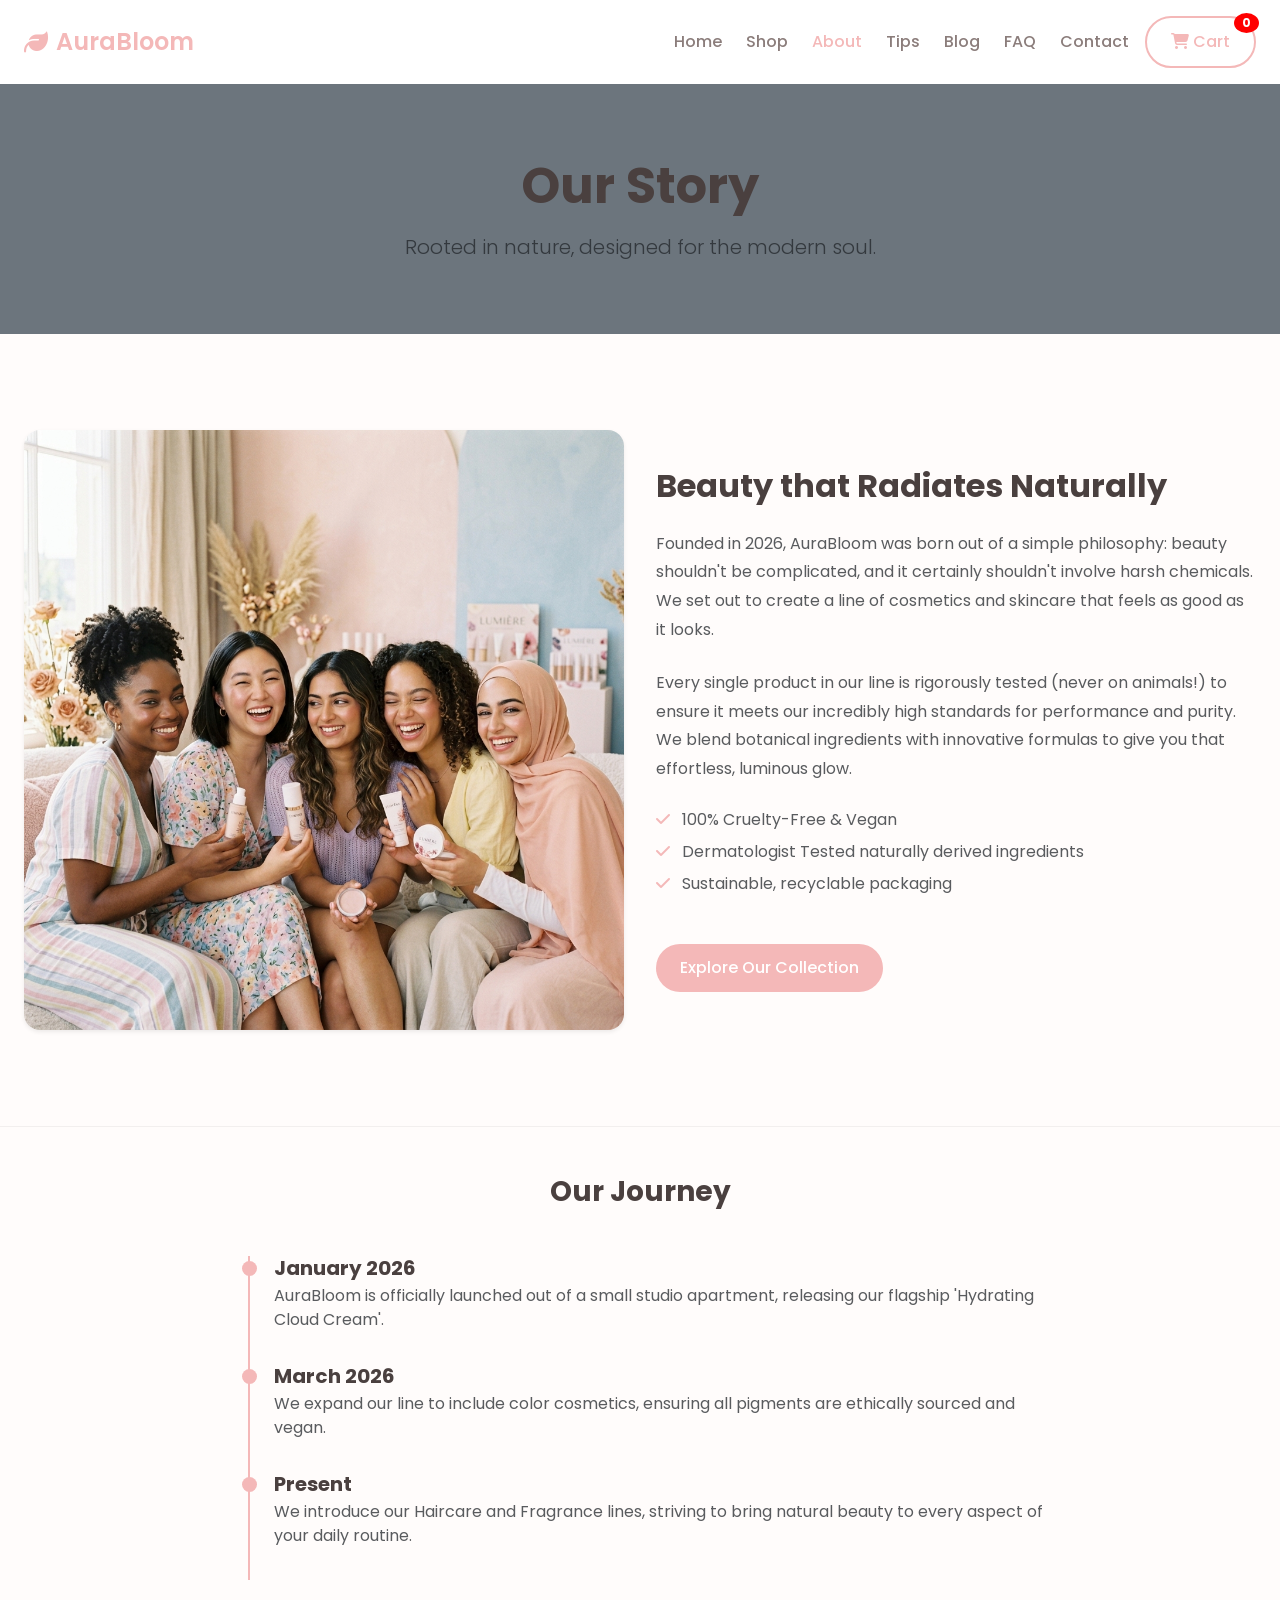
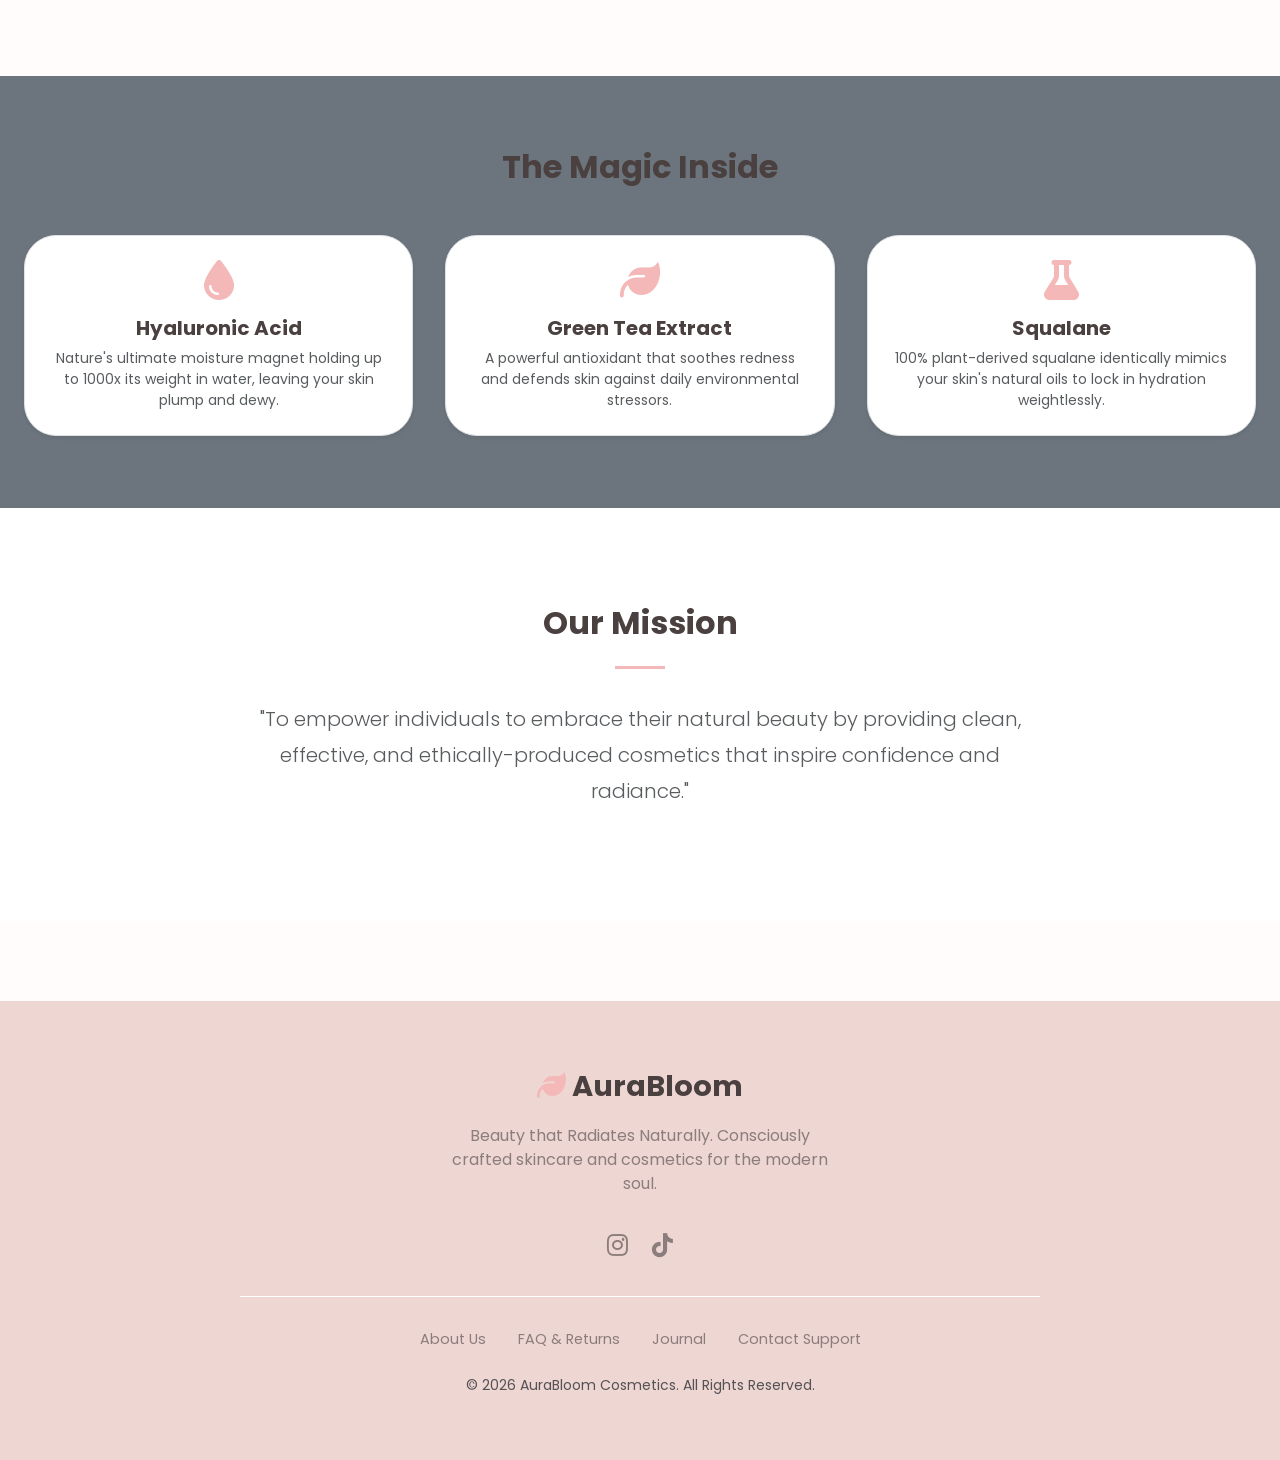
==== about.html @ 0f3a4c77 "project commit" ====
<!DOCTYPE html>
<html lang="en">
<head>
    <meta charset="UTF-8">
    <meta name="viewport" content="width=device-width, initial-scale=1.0">
    <title>About Us - AuraBloom</title>
    <link rel="preconnect" href="https://fonts.googleapis.com">
    <link rel="preconnect" href="https://fonts.gstatic.com" crossorigin>
    <link href="https://fonts.googleapis.com/css2?family=Poppins:wght@300;400;500;600;700&display=swap" rel="stylesheet">
    <link href="https://cdn.jsdelivr.net/npm/bootstrap@5.3.0/dist/css/bootstrap.min.css" rel="stylesheet">
    <link rel="stylesheet" href="https://cdnjs.cloudflare.com/ajax/libs/font-awesome/6.4.0/css/all.min.css">
    
    <link rel="stylesheet" href="css/layout.css">
    <link rel="stylesheet" href="css/style.css">
</head>
<body>

    <!-- Custom Navbar -->
    <header class="site-header">
        <div class="custom-container site-nav">
            <a href="index.html" class="site-logo">
                <i class="fa-solid fa-leaf text-primary-soft"></i> AuraBloom
            </a>
            <ul class="site-nav-links">
                <li><a href="index.html">Home</a></li>
                <li><a href="products.html">Shop</a></li>
                <li><a href="about.html" class="active">About</a></li>
                <li><a href="tips.html">Tips</a></li>
                <li><a href="blog.html">Blog</a></li>
                <li><a href="faq.html">FAQ</a></li>
                <li><a href="contact.html">Contact</a></li>
            </ul>
            <div class="site-nav-actions">
                <a href="products.html" class="custom-btn custom-btn-outline" style="position: relative;">
                    <i class="fa-solid fa-shopping-cart"></i> Cart
                    <span id="cart-counter" class="badge" style="position: absolute; top: -5px; right: -5px; background: red; color: white; border-radius: 50%; padding: 4px 8px; font-size: 0.75rem;">0</span>
                </a>
            </div>
        </div>
    </header>

    <!-- Page Header -->
    <div class="bg-secondary py-5">
        <div class="custom-container text-center py-4 animate-on-scroll">
            <h1 class="display-5 fw-bold mb-3">Our Story</h1>
            <p class="lead mb-0 text-muted mx-auto" style="max-width: 600px;">Rooted in nature, designed for the modern soul.</p>
        </div>
    </div>

    <!-- About Section -->
    <section class="custom-container py-5 my-5">
        <div class="grid-container grid-2" style="align-items: center;">
            <div class="animate-on-scroll">
                <img src="images/about_image_1776176504159.png" alt="AuraBloom Community" class="rounded-4 shadow-sm w-100">
            </div>
            <div class="animate-on-scroll" style="animation-delay: 0.2s;">
                <h2 class="fw-bold mb-4">Beauty that Radiates Naturally</h2>
                <p class="mb-4 text-muted" style="line-height: 1.8;">
                    Founded in 2026, AuraBloom was born out of a simple philosophy: beauty shouldn't be complicated, and it certainly shouldn't involve harsh chemicals. We set out to create a line of cosmetics and skincare that feels as good as it looks. 
                </p>
                <p class="mb-4 text-muted" style="line-height: 1.8;">
                    Every single product in our line is rigorously tested (never on animals!) to ensure it meets our incredibly high standards for performance and purity. We blend botanical ingredients with innovative formulas to give you that effortless, luminous glow.
                </p>
                <ul class="text-muted mb-5" style="padding-left: 0;">
                    <li class="mb-2"><i class="fa-solid fa-check text-primary-soft me-2"></i> 100% Cruelty-Free & Vegan</li>
                    <li class="mb-2"><i class="fa-solid fa-check text-primary-soft me-2"></i> Dermatologist Tested naturally derived ingredients</li>
                    <li class="mb-2"><i class="fa-solid fa-check text-primary-soft me-2"></i> Sustainable, recyclable packaging</li>
                </ul>
                <a href="products.html" class="custom-btn custom-btn-primary">Explore Our Collection</a>
            </div>
        </div>
    </section>

    <!-- Timeline Section -->
    <section class="custom-container py-5 mb-5" style="border-top: 1px solid rgba(0,0,0,0.05);">
        <div class="flex-row-center flex-column animate-on-scroll text-center mx-auto" style="max-width: 800px;">
            <h3 class="fw-bold mb-5">Our Journey</h3>
            <div class="timeline" style="width: 100%; text-align: left;">
                <div class="timeline-item">
                    <h5 class="fw-bold mb-1">January 2026</h5>
                    <p class="text-muted">AuraBloom is officially launched out of a small studio apartment, releasing our flagship 'Hydrating Cloud Cream'.</p>
                </div>
                <div class="timeline-item">
                    <h5 class="fw-bold mb-1">March 2026</h5>
                    <p class="text-muted">We expand our line to include color cosmetics, ensuring all pigments are ethically sourced and vegan.</p>
                </div>
                <div class="timeline-item">
                    <h5 class="fw-bold mb-1">Present</h5>
                    <p class="text-muted">We introduce our Haircare and Fragrance lines, striving to bring natural beauty to every aspect of your daily routine.</p>
                </div>
            </div>
        </div>
    </section>

    <!-- Core Ingredients Area -->
    <section class="bg-secondary py-5">
        <div class="custom-container py-4 text-center animate-on-scroll">
            <h2 class="fw-bold mb-5">The Magic Inside</h2>
            <div class="grid-container grid-3">
                <div class="bg-white rounded-5 p-4 text-center shadow-sm border">
                    <i class="fa-solid fa-droplet text-primary-soft fs-1 mb-3"></i>
                    <h5 class="fw-bold mb-2">Hyaluronic Acid</h5>
                    <p class="text-muted small mb-0">Nature's ultimate moisture magnet holding up to 1000x its weight in water, leaving your skin plump and dewy.</p>
                </div>
                <div class="bg-white rounded-5 p-4 text-center shadow-sm border">
                    <i class="fa-solid fa-leaf text-primary-soft fs-1 mb-3"></i>
                    <h5 class="fw-bold mb-2">Green Tea Extract</h5>
                    <p class="text-muted small mb-0">A powerful antioxidant that soothes redness and defends skin against daily environmental stressors.</p>
                </div>
                <div class="bg-white rounded-5 p-4 text-center shadow-sm border">
                    <i class="fa-solid fa-flask text-primary-soft fs-1 mb-3"></i>
                    <h5 class="fw-bold mb-2">Squalane</h5>
                    <p class="text-muted small mb-0">100% plant-derived squalane identically mimics your skin's natural oils to lock in hydration weightlessly.</p>
                </div>
            </div>
        </div>
    </section>

    <!-- Mission -->
    <section class="py-5" style="background-color: var(--bg-card);">
        <div class="custom-container py-5 text-center animate-on-scroll">
            <h2 class="fw-bold mb-4">Our Mission</h2>
            <div class="mx-auto" style="width: 50px; height: 3px; background-color: var(--primary-color); margin-bottom: 2rem;"></div>
            <p class="lead text-muted mx-auto" style="max-width: 800px; line-height: 1.8;">
                "To empower individuals to embrace their natural beauty by providing clean, effective, and ethically-produced cosmetics that inspire confidence and radiance."
            </p>
        </div>
    </section>

    <!-- Custom Footer -->
    <footer class="site-footer">
        <div class="site-footer-logo">
            <i class="fa-solid fa-leaf text-primary-soft"></i> AuraBloom
        </div>
        <p class="site-footer-desc">Beauty that Radiates Naturally. Consciously crafted skincare and cosmetics for the modern soul.</p>
        <div class="site-footer-socials">
            <a href="#"><i class="fa-brands fa-instagram"></i></a>
            <a href="#"><i class="fa-brands fa-tiktok"></i></a>
        </div>
        <div class="site-footer-links">
            <a href="about.html">About Us</a>
            <a href="faq.html">FAQ & Returns</a>
            <a href="blog.html">Journal</a>
            <a href="contact.html">Contact Support</a>
        </div>
        <p class="small mb-0 mt-4 text-muted">&copy; 2026 AuraBloom Cosmetics. All Rights Reserved.</p>
    </footer>

    <script src="https://cdn.jsdelivr.net/npm/bootstrap@5.3.0/dist/js/bootstrap.bundle.min.js"></script>
    <script src="js/main.js"></script>
</body>
</html>
---- css/layout.css ----
/* css/layout.css - Custom layout system replacing Bootstrap */

/* Global Resets & Elements */
html { box-sizing: border-box; }
*, *:before, *:after { box-sizing: inherit; }

img { max-width: 100%; height: auto; display: block; }
a { text-decoration: none; }
ul { list-style: none; padding: 0; margin: 0; }

/* typography helpers */
.text-center { text-align: center; }
.text-muted { color: #6c757d; }
.text-white { color: #fff; }
.fw-bold { font-weight: 700; }
.lead { font-size: 1.25rem; font-weight: 300; }
.display-4 { font-size: calc(1.475rem + 2.7vw); font-weight: 300; line-height: 1.2; }
.display-5 { font-size: calc(1.425rem + 2.1vw); font-weight: 300; line-height: 1.2; }
.mb-0 { margin-bottom: 0 !important; }
.mb-2 { margin-bottom: 0.5rem !important; }
.mb-3 { margin-bottom: 1rem !important; }
.mb-4 { margin-bottom: 1.5rem !important; }
.mb-5 { margin-bottom: 3rem !important; }
.mt-2 { margin-top: 0.5rem !important; }
.mt-3 { margin-top: 1rem !important; }
.mt-4 { margin-top: 1.5rem !important; }
.mt-5 { margin-top: 3rem !important; }
.py-5 { padding-top: 3rem !important; padding-bottom: 3rem !important; }
.px-4 { padding-left: 1.5rem !important; padding-right: 1.5rem !important; }
.mx-auto { margin-left: auto !important; margin-right: auto !important; }
.w-100 { width: 100% !important; }

/* Custom Container */
.custom-container {
    width: 100%;
    max-width: 1320px;
    margin-right: auto;
    margin-left: auto;
    padding-right: 1.5rem;
    padding-left: 1.5rem;
}

.custom-container-fluid {
    width: 100%;
    padding-right: 1.5rem;
    padding-left: 1.5rem;
}

/* Custom CSS Grids */
.grid-container {
    display: grid;
    gap: 2rem;
}
.grid-2 { grid-template-columns: repeat(2, 1fr); }
.grid-3 { grid-template-columns: repeat(3, 1fr); }
.grid-4 { grid-template-columns: repeat(4, 1fr); }

@media (max-width: 991px) {
    .grid-4, .grid-3 { grid-template-columns: repeat(2, 1fr); }
}
@media (max-width: 768px) {
    .grid-4, .grid-3, .grid-2 { grid-template-columns: 1fr; }
}

/* Flexbox utilities */
.flex-row-center { display: flex; justify-content: center; align-items: center; }
.flex-space-between { display: flex; justify-content: space-between; align-items: center; }
.flex-column { display: flex; flex-direction: column; }
.gap-2 { gap: 0.5rem; }
.gap-3 { gap: 1rem; }
.gap-4 { gap: 1.5rem; }

/* Consistent Header Items */
.site-header {
    background-color: var(--bg-card);
    position: sticky;
    top: 0;
    z-index: 1000;
    box-shadow: 0 2px 10px var(--shadow-color);
    padding: 1rem 0;
}
.site-nav {
    display: flex;
    justify-content: space-between;
    align-items: center;
    flex-wrap: wrap;
    gap: 1rem;
}
.site-logo {
    font-size: 1.5rem;
    font-weight: 600;
    color: var(--primary-color);
    display: flex;
    align-items: center;
    gap: 0.5rem;
    margin-right: auto;
}
.site-nav-links {
    display: flex;
    gap: 1.5rem;
    flex-wrap: wrap;
    justify-content: center;
}
.site-nav-links a {
    color: var(--text-muted);
    font-weight: 500;
    transition: color 0.3s ease;
}
.site-nav-links a:hover, .site-nav-links a.active {
    color: var(--primary-color);
}
.site-nav-actions {
    display: flex;
    align-items: center;
}

/* Consistent Footer Items */
.site-footer {
    background-color: var(--secondary-color);
    padding: 4rem 1.5rem;
    text-align: center;
}
.site-footer-logo {
    font-size: 1.8rem;
    font-weight: 700;
    color: var(--text-main);
    margin-bottom: 1rem;
}
.site-footer-desc {
    color: var(--text-muted);
    max-width: 400px;
    margin: 0 auto 2rem auto;
}
.site-footer-socials {
    display: flex;
    justify-content: center;
    gap: 1.5rem;
    margin-bottom: 2rem;
}
.site-footer-socials a {
    color: var(--text-muted);
    font-size: 1.5rem;
}
.site-footer-links {
    display: flex;
    justify-content: center;
    flex-wrap: wrap;
    gap: 2rem;
    border-top: 1px solid #fff;
    padding-top: 2rem;
    margin: 0 auto;
    max-width: 800px;
}
.site-footer-links a {
    color: var(--text-muted);
    font-size: 0.9rem;
}

/* Cards & Layout Modules */
.product-card {
    background: #fff;
    border: 1px solid rgba(0,0,0,0.05);
    border-radius: 1rem;
    overflow: hidden;
    display: flex;
    flex-direction: column;
    text-align: center;
    height: 100%;
    transition: transform 0.3s ease, box-shadow 0.3s ease;
}
.product-card:hover {
    transform: translateY(-5px);
    box-shadow: 0 10px 20px var(--shadow-color);
}
.product-card img {
    width: 100%;
    height: auto;
}
.product-card-body {
    padding: 1.5rem;
    display: flex;
    flex-direction: column;
    flex-grow: 1;
}
.product-card-category { font-size: 0.85rem; color: #6c757d; margin-bottom: 0.5rem; }
.product-card-title { font-size: 1.1rem; font-weight: 600; margin-bottom: 0.5rem; color: var(--text-main); }
.product-card-price { color: var(--primary-color); font-weight: 600; margin-bottom: 1.5rem; }
.product-card-btn { margin-top: auto; }

/* Sections */
.bg-secondary { background-color: var(--secondary-color); }
.bg-white { background-color: #fff; }
.shadow-sm { box-shadow: 0 .125rem .25rem rgba(0,0,0,.075) !important; }
.rounded-4 { border-radius: 1rem !important; }
.rounded-5 { border-radius: 2rem !important; }
.border { border: 1px solid #dee2e6 !important; }
.d-none { display: none !important; }
@media (min-width: 768px) {
    .d-md-block { display: block !important; }
}

/* Base custom button structure */
.custom-btn {
    display: inline-block;
    padding: 0.75rem 1.5rem;
    border-radius: 50px;
    font-weight: 500;
    transition: all 0.3s ease;
    cursor: pointer;
    border: none;
}
.custom-btn-primary {
    background-color: var(--primary-color);
    color: white;
}
.custom-btn-primary:hover {
    background-color: var(--text-main);
}
.custom-btn-outline {
    background-color: transparent;
    border: 2px solid var(--primary-color);
    color: var(--primary-color);
}
.custom-btn-outline:hover {
    background-color: var(--primary-color);
    color: white;
}
---- css/style.css ----
:root {
    --primary-color: #f4b8b8;       /* Soft pink */
    --primary-hover: #e09898;       
    --secondary-color: #eed6d3;     /* Nude / Beige */
    --accent-color: #e8b4b8;        /* Rose / Peachy */
    --bg-main: #fffcfb;             /* Very light nude */
    --bg-card: #ffffff;
    --text-main: #4a403f;           /* Soft dark brown/grey */
    --text-muted: #8b7d7b;
    --shadow-soft: 0 10px 30px rgba(0, 0, 0, 0.05);
    --shadow-hover: 0 15px 35px rgba(244, 184, 184, 0.2);
    --transition: all 0.3s ease-in-out;
}

body {
    font-family: 'Poppins', sans-serif;
    color: var(--text-main);
    background-color: var(--bg-main);
    overflow-x: hidden;
    scroll-behavior: smooth;
}

/* Typography styles */
h1, h2, h3, h4, h5, h6 {
    font-weight: 600;
    color: var(--text-main);
}

.text-primary-soft {
    color: var(--primary-color) !important;
}

/* Navbar */
.navbar {
    background-color: rgba(255, 255, 255, 0.95);
    backdrop-filter: blur(10px);
    box-shadow: 0 2px 15px rgba(0,0,0,0.03);
}

.navbar-brand {
    font-weight: 700;
    font-size: 1.5rem;
    color: var(--primary-color) !important;
    letter-spacing: 1px;
}

.nav-link {
    color: var(--text-main);
    font-weight: 500;
    transition: var(--transition);
    position: relative;
}

.nav-link:hover, .nav-link.active {
    color: var(--primary-color);
}

.nav-link::after {
    content: '';
    position: absolute;
    bottom: 0;
    left: 0;
    width: 0%;
    height: 2px;
    background-color: var(--primary-color);
    transition: var(--transition);
}

.nav-link:hover::after {
    width: 100%;
}

/* Buttons */
.btn-primary-custom {
    background-color: var(--primary-color);
    color: white;
    border: none;
    padding: 0.6rem 1.5rem;
    border-radius: 50px;
    font-weight: 500;
    transition: var(--transition);
}

.btn-primary-custom:hover {
    background-color: var(--primary-hover);
    color: white;
    transform: translateY(-2px);
    box-shadow: var(--shadow-hover);
}

.btn-outline-custom {
    background-color: transparent;
    color: var(--primary-color);
    border: 2px solid var(--primary-color);
    padding: 0.6rem 1.5rem;
    border-radius: 50px;
    font-weight: 500;
    transition: var(--transition);
}

.btn-outline-custom:hover {
    background-color: var(--primary-color);
    color: white;
    transform: translateY(-2px);
    box-shadow: var(--shadow-hover);
}

/* Carousel */
.carousel-item img {
    height: 70vh;
    object-fit: cover;
    object-position: center;
}
.carousel-caption {
    background: rgba(255, 252, 251, 0.85); /* Semi-transparent light nude */
    backdrop-filter: blur(5px);
    border-radius: 15px;
    padding: 2rem;
    color: var(--text-main);
    bottom: 20%;
    max-width: 600px;
    margin: 0 auto;
    box-shadow: var(--shadow-soft);
}

.carousel-caption h2 {
    font-weight: 700;
    color: var(--primary-color);
}

/* Cards */
.card {
    border: none;
    border-radius: 15px;
    background-color: var(--bg-card);
    box-shadow: var(--shadow-soft);
    transition: var(--transition);
    overflow: hidden;
}

.card:hover {
    transform: translateY(-10px);
    box-shadow: var(--shadow-hover);
}

.card-img-top {
    height: 300px;
    object-fit: cover;
    transition: var(--transition);
}

.card:hover .card-img-top {
    transform: scale(1.05);
}

.card-title {
    font-size: 1.25rem;
    font-weight: 600;
}

.card-text.price {
    color: var(--primary-color);
    font-weight: 600;
    font-size: 1.1rem;
}

/* Footer */
footer {
    background-color: var(--secondary-color);
    color: var(--text-main);
    padding: 3rem 0;
    margin-top: 5rem;
}
footer a {
    color: var(--text-main);
    text-decoration: none;
    transition: var(--transition);
}
footer a:hover {
    color: var(--primary-color);
}

/* Animations */
.fade-in {
    opacity: 0;
    transform: translateY(20px);
    animation: fadeIn 0.8s forwards;
}

@keyframes fadeIn {
    to {
        opacity: 1;
        transform: translateY(0);
    }
}

/* Search and Filters */
.filter-btn.active {
    background-color: var(--primary-color);
    color: white;
}

/* Tips Page Cards */
.tip-card {
    border-left: 4px solid var(--primary-color);
}

/* Forms */
.form-control {
    border-radius: 10px;
    border: 1px solid #e2e8f0;
    padding: 0.8rem;
}
.form-control:focus {
    box-shadow: 0 0 0 0.25rem rgba(244, 184, 184, 0.25);
    border-color: var(--primary-color);
}

/* Testimonials */
.testimonial-card {
    border-radius: 15px;
    background-color: var(--bg-card);
    transition: var(--transition);
    border: 1px solid rgba(0,0,0,0.05);
}
.testimonial-card:hover {
    box-shadow: var(--shadow-hover);
    transform: translateY(-5px);
}
.avatar-img {
    width: 60px;
    height: 60px;
    object-fit: cover;
    border-radius: 50%;
}

/* Accordion Customization */
.accordion-button:not(.collapsed) {
    color: var(--primary-color);
    background-color: var(--bg-main);
    box-shadow: inset 0 -1px 0 rgba(0,0,0,.125);
}
.accordion-button:focus {
    border-color: var(--primary-color);
    box-shadow: 0 0 0 0.25rem rgba(244, 184, 184, 0.25);
}

/* Newsletter Input */
.newsletter-input {
    border-top-right-radius: 0;
    border-bottom-right-radius: 0;
    border-color: rgba(244, 184, 184, 0.5);
}
.newsletter-btn {
    border-top-left-radius: 0;
    border-bottom-left-radius: 0;
}

/* Timeline Customization */
.timeline {
    border-left: 2px solid var(--primary-color);
    padding-left: 1.5rem;
    margin-left: 1rem;
}
.timeline-item {
    position: relative;
    margin-bottom: 2rem;
}
.timeline-item::before {
    content: '';
    position: absolute;
    left: -2rem;
    top: 5px;
    width: 15px;
    height: 15px;
    border-radius: 50%;
    background-color: var(--primary-color);
}
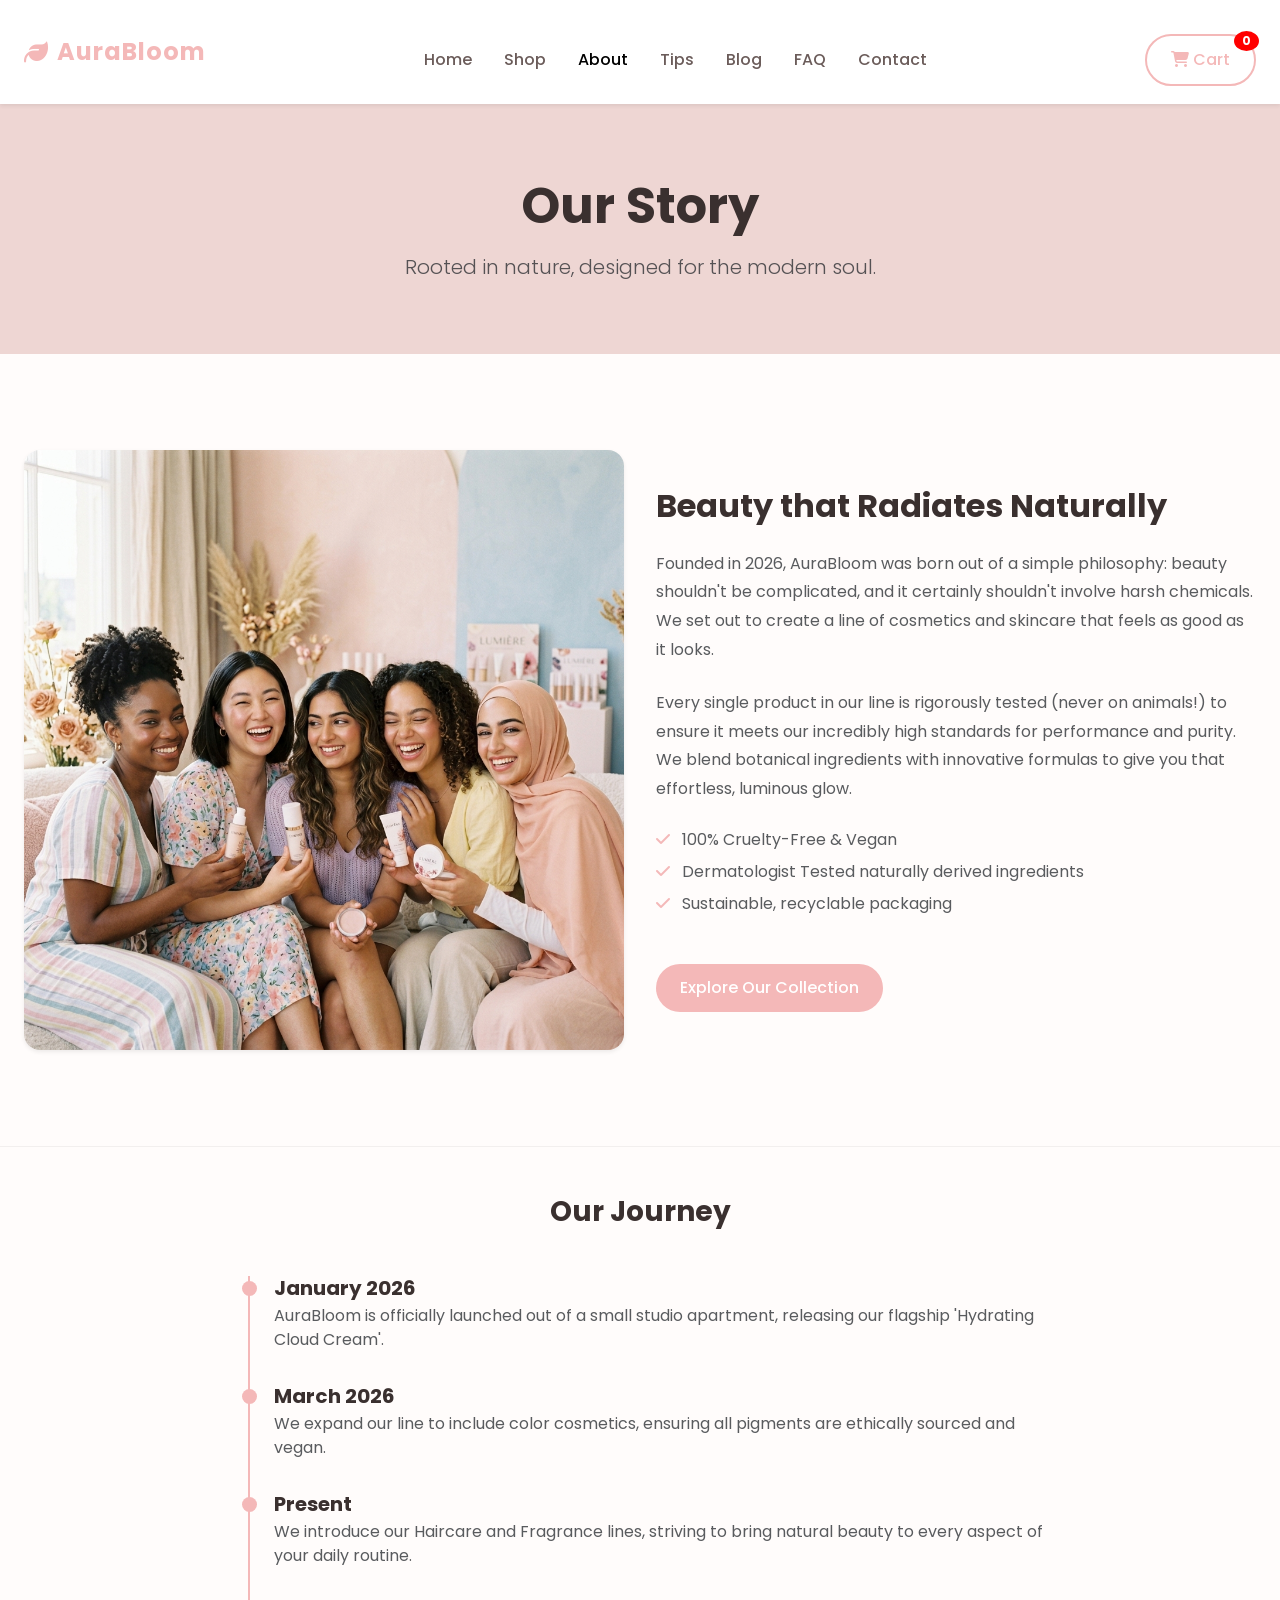
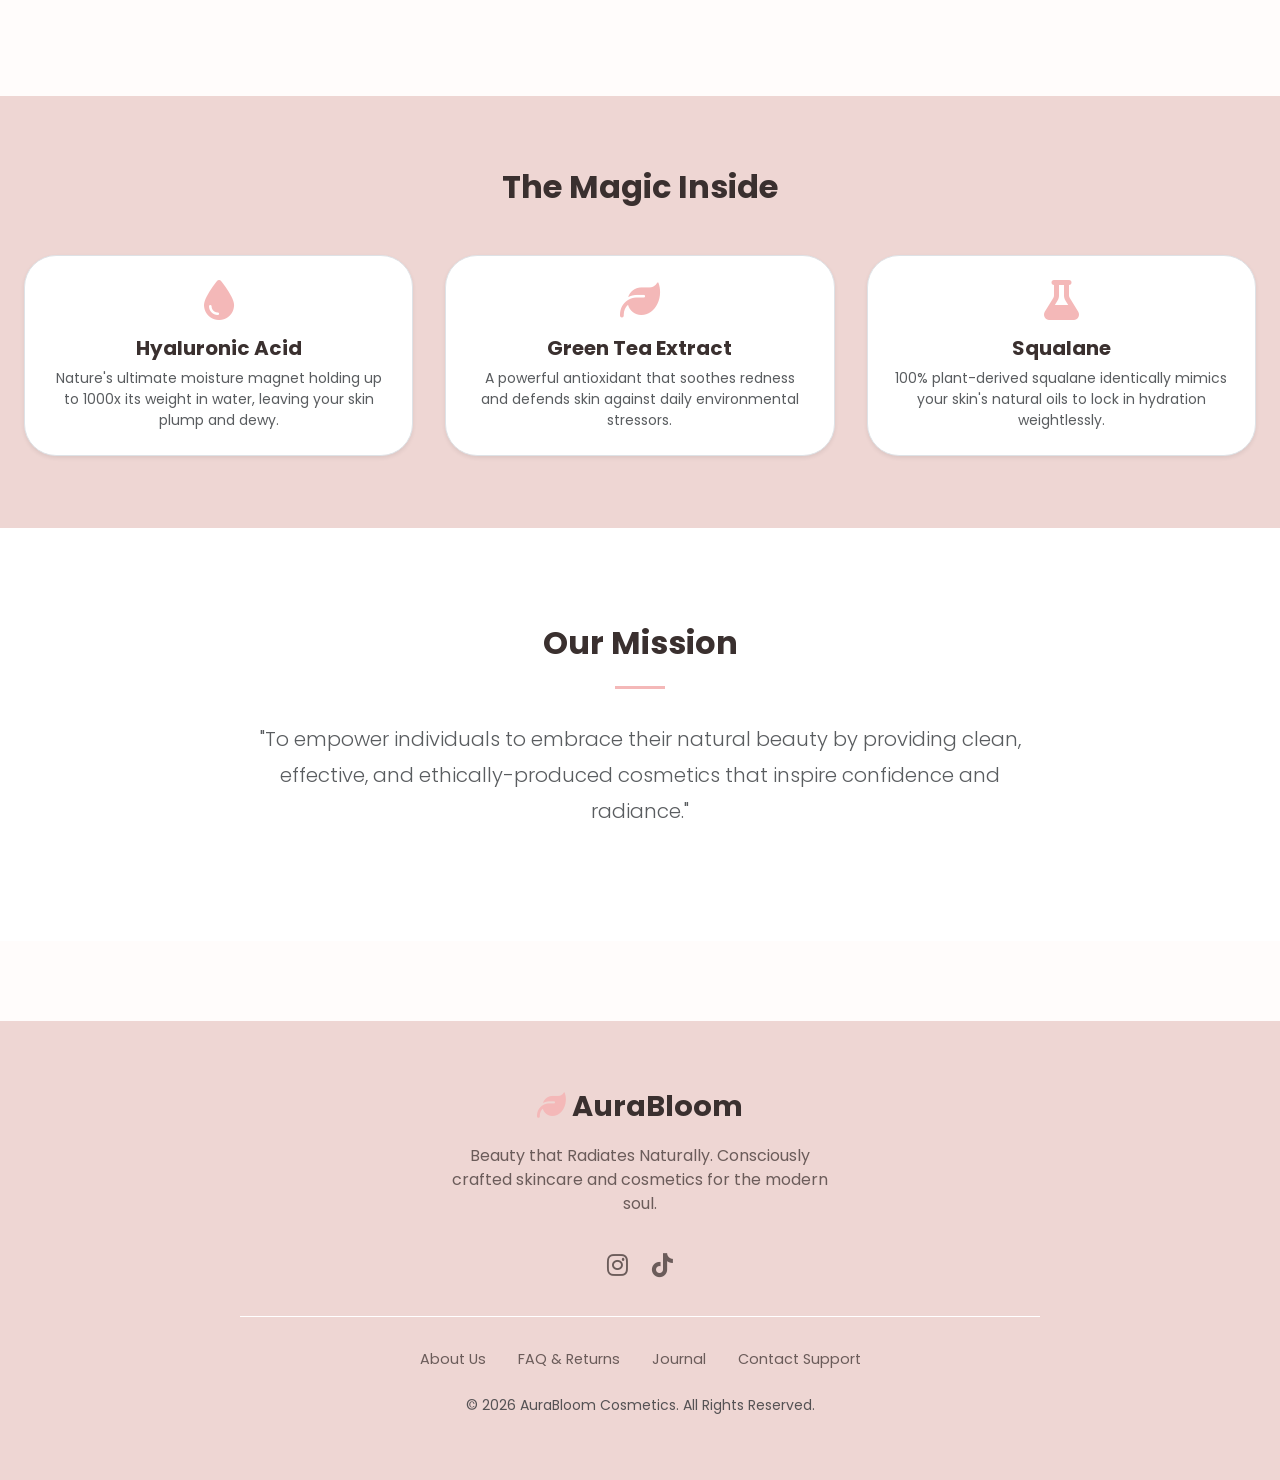
==== commit 03804db2: "project commit" ====
--- a/about.html
+++ b/about.html
@@ -15,28 +15,35 @@
 </head>
 <body>
 
-    <!-- Custom Navbar -->
-    <header class="site-header">
-        <div class="custom-container site-nav">
-            <a href="index.html" class="site-logo">
-                <i class="fa-solid fa-leaf text-primary-soft"></i> AuraBloom
-            </a>
-            <ul class="site-nav-links">
-                <li><a href="index.html">Home</a></li>
-                <li><a href="products.html">Shop</a></li>
-                <li><a href="about.html" class="active">About</a></li>
-                <li><a href="tips.html">Tips</a></li>
-                <li><a href="blog.html">Blog</a></li>
-                <li><a href="faq.html">FAQ</a></li>
-                <li><a href="contact.html">Contact</a></li>
-            </ul>
-            <div class="site-nav-actions">
-                <a href="products.html" class="custom-btn custom-btn-outline" style="position: relative;">
-                    <i class="fa-solid fa-shopping-cart"></i> Cart
-                    <span id="cart-counter" class="badge" style="position: absolute; top: -5px; right: -5px; background: red; color: white; border-radius: 50%; padding: 4px 8px; font-size: 0.75rem;">0</span>
+    <!-- Responsive Bootstrap Navbar -->
+    <header class="site-header" style="padding: 0;">
+        <nav class="navbar navbar-expand-lg navbar-light bg-white py-3 shadow-sm">
+            <div class="custom-container container-fluid px-3 px-md-4">
+                <a class="navbar-brand site-logo m-0" href="index.html">
+                    <i class="fa-solid fa-leaf text-primary-soft"></i> AuraBloom
                 </a>
+                <button class="navbar-toggler" type="button" data-bs-toggle="collapse" data-bs-target="#mainNavbar" aria-controls="mainNavbar" aria-expanded="false" aria-label="Toggle navigation" style="border: none; outline: none;">
+                    <span class="navbar-toggler-icon"></span>
+                </button>
+                <div class="collapse navbar-collapse text-center" id="mainNavbar">
+                    <ul class="navbar-nav mx-auto mb-2 mb-lg-0 site-nav-links mt-4 mt-lg-0" style="gap: 1rem;">
+                        <li class="nav-item"><a class="nav-link" href="index.html">Home</a></li>
+                        <li class="nav-item"><a class="nav-link" href="products.html">Shop</a></li>
+                        <li class="nav-item"><a class="nav-link active" href="about.html">About</a></li>
+                        <li class="nav-item"><a class="nav-link" href="tips.html">Tips</a></li>
+                        <li class="nav-item"><a class="nav-link" href="blog.html">Blog</a></li>
+                        <li class="nav-item"><a class="nav-link" href="faq.html">FAQ</a></li>
+                        <li class="nav-item"><a class="nav-link" href="contact.html">Contact</a></li>
+                    </ul>
+                    <div class="site-nav-actions justify-content-center mt-3 mt-lg-0 pb-2 pb-lg-0">
+                        <a href="products.html" class="custom-btn custom-btn-outline" style="position: relative;">
+                            <i class="fa-solid fa-shopping-cart"></i> Cart
+                            <span id="cart-counter" class="badge" style="position: absolute; top: -5px; right: -5px; background: red; color: white; border-radius: 50%; padding: 4px 8px; font-size: 0.75rem;">0</span>
+                        </a>
+                    </div>
+                </div>
             </div>
-        </div>
+        </nav>
     </header>
 
     <!-- Page Header -->
--- a/css/layout.css
+++ b/css/layout.css
@@ -188,7 +188,20 @@
 .product-card-btn { margin-top: auto; }
 
 /* Sections */
-.bg-secondary { background-color: var(--secondary-color); }
+/* Override Bootstrap's grey .bg-secondary with AuraBloom's warm beige */
+.bg-secondary { background-color: var(--secondary-color) !important; }
+
+/* Page header banners — warm gradient with high-contrast dark text */
+.page-header-banner {
+    background: linear-gradient(135deg, #eed6d3 0%, #f9ede8 50%, #fce8e8 100%);
+    border-bottom: 1px solid rgba(244, 184, 184, 0.3);
+}
+.page-header-banner h1,
+.page-header-banner h2,
+.page-header-banner p {
+    color: var(--text-main) !important;
+    text-shadow: none;
+}
 .bg-white { background-color: #fff; }
 .shadow-sm { box-shadow: 0 .125rem .25rem rgba(0,0,0,.075) !important; }
 .rounded-4 { border-radius: 1rem !important; }
--- a/css/style.css
+++ b/css/style.css
@@ -5,8 +5,8 @@
     --accent-color: #e8b4b8;        /* Rose / Peachy */
     --bg-main: #fffcfb;             /* Very light nude */
     --bg-card: #ffffff;
-    --text-main: #4a403f;           /* Soft dark brown/grey */
-    --text-muted: #8b7d7b;
+    --text-main: #3a302f;           /* Deeper warm dark brown — more contrast */
+    --text-muted: #6b5c5a;          /* Darker muted for readability */
     --shadow-soft: 0 10px 30px rgba(0, 0, 0, 0.05);
     --shadow-hover: 0 15px 35px rgba(244, 184, 184, 0.2);
     --transition: all 0.3s ease-in-out;
@@ -105,27 +105,106 @@
     box-shadow: var(--shadow-hover);
 }
 
-/* Carousel */
-.carousel-item img {
-    height: 70vh;
+/* ── Hero Carousel ── */
+.hero-slide {
+    position: relative;
+    width: 100%;
+    overflow: hidden;
+}
+
+/* Image defines the slide height — all 3 slides identical */
+.hero-slide-img {
+    display: block;
+    width: 100%;
+    height: 75vh;
+    min-height: 320px;
     object-fit: cover;
     object-position: center;
 }
-.carousel-caption {
-    background: rgba(255, 252, 251, 0.85); /* Semi-transparent light nude */
-    backdrop-filter: blur(5px);
-    border-radius: 15px;
-    padding: 2rem;
-    color: var(--text-main);
-    bottom: 20%;
-    max-width: 600px;
-    margin: 0 auto;
-    box-shadow: var(--shadow-soft);
-}
-
-.carousel-caption h2 {
+
+/* Overlay sits on top of image */
+.hero-slide-overlay {
+    position: absolute;
+    inset: 0;
+    display: flex;
+    align-items: center;
+    justify-content: center;
+    padding: 1.5rem;
+}
+
+/* Frosted glass content box — warm rose-brown to match AuraBloom palette */
+.hero-slide-box {
+    background: rgba(58, 28, 28, 0.58);
+    backdrop-filter: blur(10px);
+    -webkit-backdrop-filter: blur(10px);
+    border: 1px solid rgba(244, 184, 184, 0.25);
+    border-radius: 18px;
+    padding: 2rem 2.5rem;
+    text-align: center;
+    max-width: 560px;
+    width: 100%;
+    box-shadow: 0 10px 40px rgba(58, 28, 28, 0.3);
+}
+
+.hero-slide-title {
+    font-size: clamp(1.5rem, 4vw, 2.4rem);
     font-weight: 700;
-    color: var(--primary-color);
+    color: #fff !important;
+    margin-bottom: 0.6rem;
+    line-height: 1.2;
+    text-shadow: 0 2px 6px rgba(0,0,0,0.2);
+}
+
+.hero-slide-text {
+    color: rgba(255, 255, 255, 0.88);
+    font-size: clamp(0.88rem, 2vw, 1rem);
+    line-height: 1.6;
+    margin-bottom: 1.25rem;
+}
+
+.hero-slide-btn {
+    display: inline-block;
+    padding: 0.6rem 1.6rem;
+    border-radius: 50px;
+    font-weight: 600;
+    font-size: 0.9rem;
+    text-decoration: none;
+    transition: all 0.3s ease;
+    background-color: var(--primary-color);
+    color: #fff;
+    box-shadow: 0 4px 14px rgba(0,0,0,0.2);
+}
+.hero-slide-btn:hover {
+    background-color: var(--primary-hover);
+    color: #fff;
+    transform: translateY(-2px);
+    box-shadow: 0 6px 20px rgba(0,0,0,0.25);
+}
+.hero-slide-btn-outline {
+    background-color: rgba(255,255,255,0.14);
+    border: 2px solid rgba(255,255,255,0.8);
+    color: #fff;
+}
+.hero-slide-btn-outline:hover {
+    background-color: rgba(255,255,255,0.28);
+    color: #fff;
+}
+
+/* Mobile */
+@media (max-width: 576px) {
+    .hero-slide-img {
+        height: 65vw;
+        min-height: 260px;
+    }
+    .hero-slide-box {
+        padding: 1.1rem 1.25rem;
+        border-radius: 14px;
+        max-width: 92%;
+    }
+    .hero-slide-btn {
+        padding: 0.48rem 1.1rem;
+        font-size: 0.82rem;
+    }
 }
 
 /* Cards */
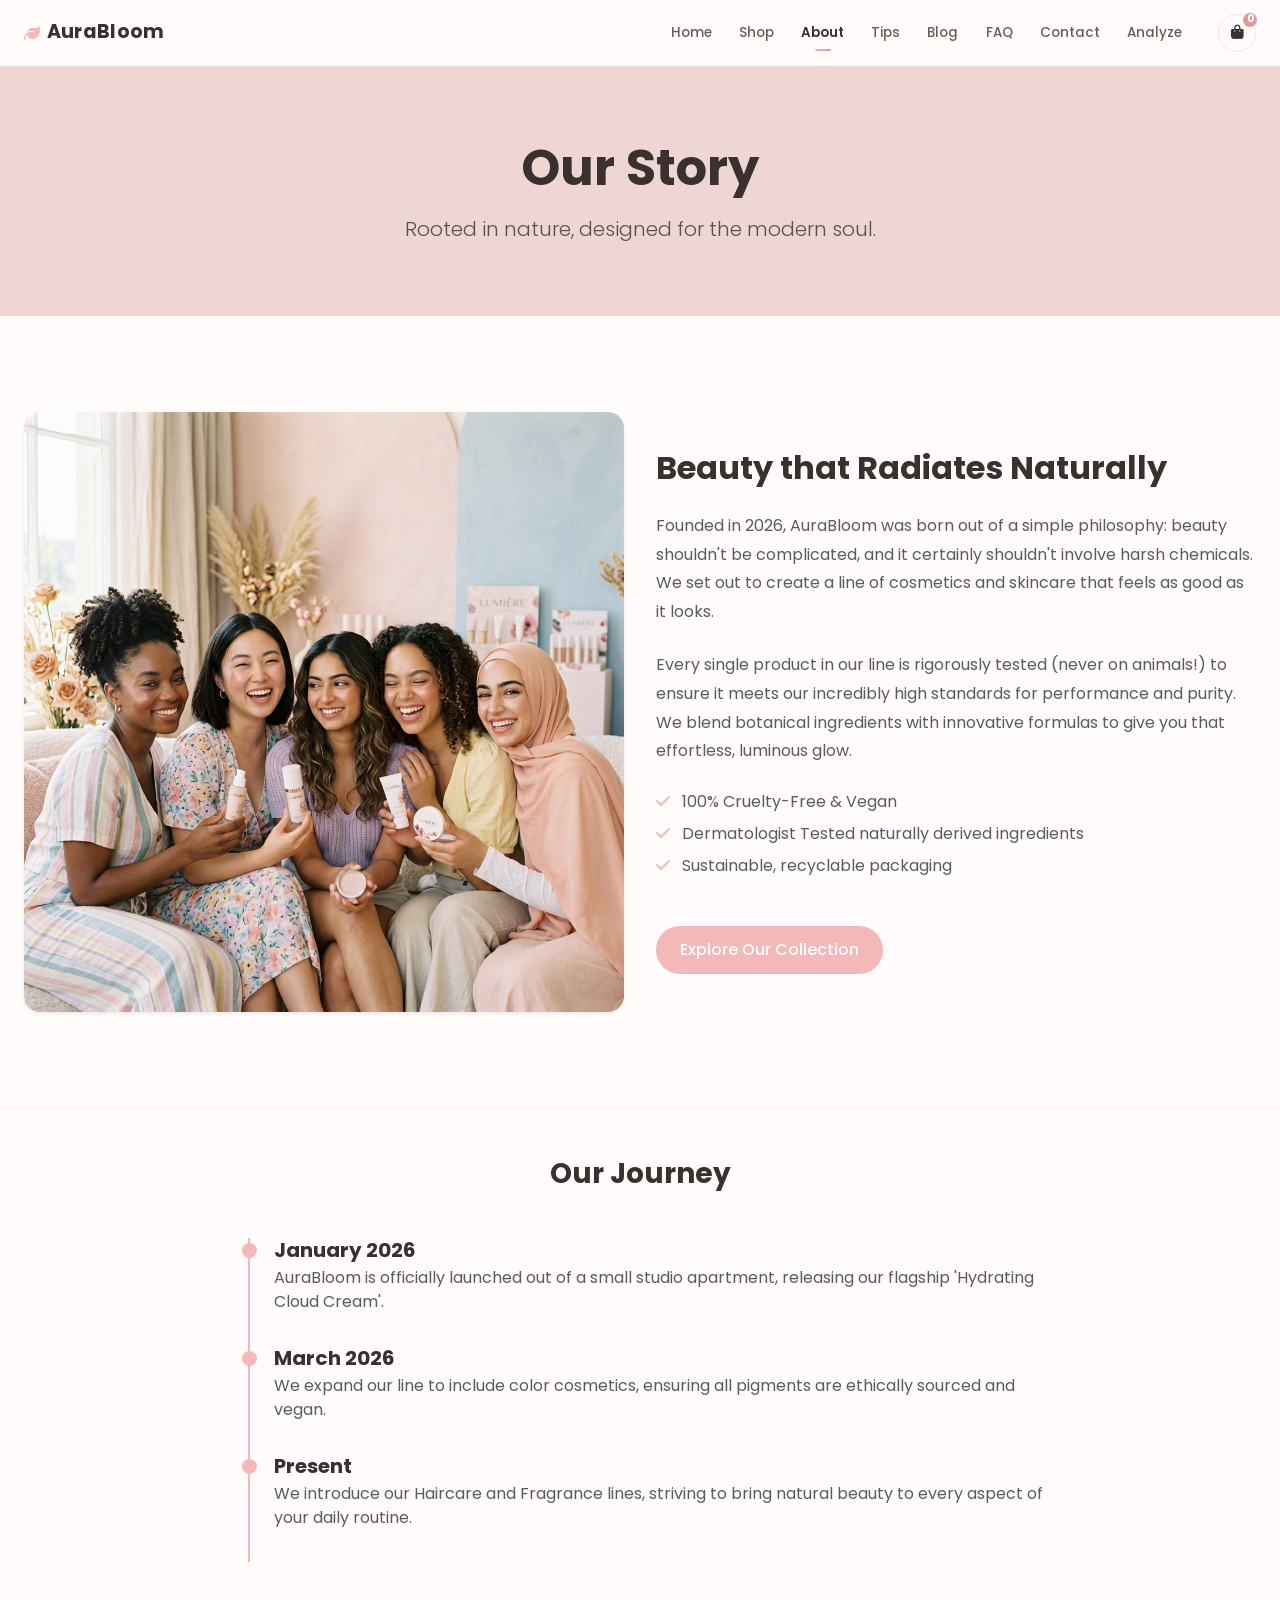
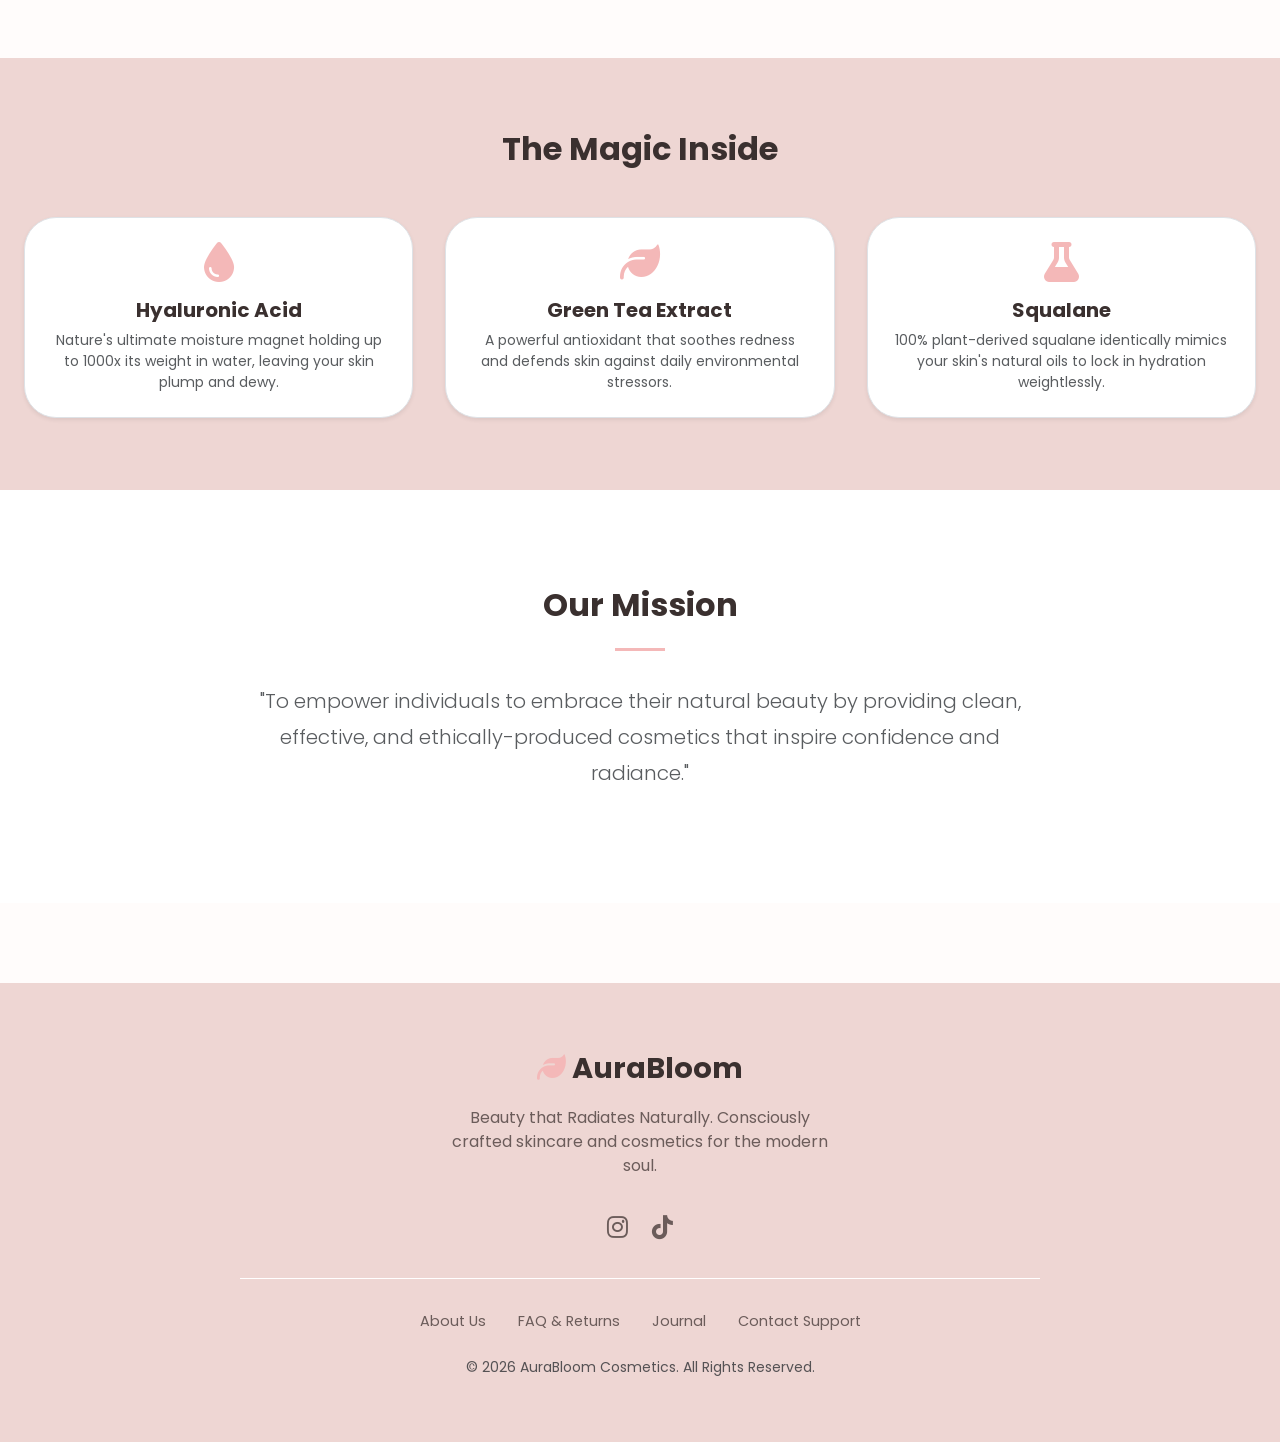
==== commit 43cec68b: "feat: implement shopping cart persistence, product filtering, and sorting logic" ====
--- a/about.html
+++ b/about.html
@@ -1,4 +1,4 @@
-<!DOCTYPE html>
+﻿<!DOCTYPE html>
 <html lang="en">
 <head>
     <meta charset="UTF-8">
@@ -14,37 +14,31 @@
     <link rel="stylesheet" href="css/style.css">
 </head>
 <body>
-
-    <!-- Responsive Bootstrap Navbar -->
-    <header class="site-header" style="padding: 0;">
-        <nav class="navbar navbar-expand-lg navbar-light bg-white py-3 shadow-sm">
-            <div class="custom-container container-fluid px-3 px-md-4">
-                <a class="navbar-brand site-logo m-0" href="index.html">
-                    <i class="fa-solid fa-leaf text-primary-soft"></i> AuraBloom
+    <!-- Navbar -->
+    <nav class="ab-nav" id="siteNav">
+        <div class="ab-nav-inner">
+            <a href="index.html" class="ab-brand"><i class="fa-solid fa-leaf"></i> AuraBloom</a>
+            <button class="ab-hamburger" id="navToggle" aria-label="Toggle menu">
+                <span></span><span></span><span></span>
+            </button>
+            <ul class="ab-links" id="navLinks">
+                <li><a href="index.html">Home</a></li>
+                <li><a href="products.html">Shop</a></li>
+                <li><a href="about.html" class="active">About</a></li>
+                <li><a href="tips.html">Tips</a></li>
+                <li><a href="blog.html">Blog</a></li>
+                <li><a href="faq.html">FAQ</a></li>
+                <li><a href="contact.html">Contact</a></li>
+                <li><a href="analyze.html">Analyze</a></li>
+            </ul>
+            <div class="ab-actions">
+                <a href="products.html" class="ab-cart-btn" title="Cart">
+                    <i class="fa-solid fa-bag-shopping"></i>
+                    <span class="ab-cart-badge" id="cart-counter">0</span>
                 </a>
-                <button class="navbar-toggler" type="button" data-bs-toggle="collapse" data-bs-target="#mainNavbar" aria-controls="mainNavbar" aria-expanded="false" aria-label="Toggle navigation" style="border: none; outline: none;">
-                    <span class="navbar-toggler-icon"></span>
-                </button>
-                <div class="collapse navbar-collapse text-center" id="mainNavbar">
-                    <ul class="navbar-nav mx-auto mb-2 mb-lg-0 site-nav-links mt-4 mt-lg-0" style="gap: 1rem;">
-                        <li class="nav-item"><a class="nav-link" href="index.html">Home</a></li>
-                        <li class="nav-item"><a class="nav-link" href="products.html">Shop</a></li>
-                        <li class="nav-item"><a class="nav-link active" href="about.html">About</a></li>
-                        <li class="nav-item"><a class="nav-link" href="tips.html">Tips</a></li>
-                        <li class="nav-item"><a class="nav-link" href="blog.html">Blog</a></li>
-                        <li class="nav-item"><a class="nav-link" href="faq.html">FAQ</a></li>
-                        <li class="nav-item"><a class="nav-link" href="contact.html">Contact</a></li>
-                    </ul>
-                    <div class="site-nav-actions justify-content-center mt-3 mt-lg-0 pb-2 pb-lg-0">
-                        <a href="products.html" class="custom-btn custom-btn-outline" style="position: relative;">
-                            <i class="fa-solid fa-shopping-cart"></i> Cart
-                            <span id="cart-counter" class="badge" style="position: absolute; top: -5px; right: -5px; background: red; color: white; border-radius: 50%; padding: 4px 8px; font-size: 0.75rem;">0</span>
-                        </a>
-                    </div>
-                </div>
             </div>
-        </nav>
-    </header>
+        </div>
+    </nav>
 
     <!-- Page Header -->
     <div class="bg-secondary py-5">
--- a/css/layout.css
+++ b/css/layout.css
@@ -76,38 +76,39 @@
     position: sticky;
     top: 0;
     z-index: 1000;
-    box-shadow: 0 2px 10px var(--shadow-color);
-    padding: 1rem 0;
+    padding: 0;
 }
 .site-nav {
     display: flex;
     justify-content: space-between;
     align-items: center;
     flex-wrap: wrap;
-    gap: 1rem;
+    gap: 0.75rem;
 }
 .site-logo {
-    font-size: 1.5rem;
-    font-weight: 600;
-    color: var(--primary-color);
-    display: flex;
-    align-items: center;
+    font-size: 1.25rem;
+    font-weight: 700;
+    color: var(--text-main);
+    display: flex;
+    align-items: center;
+    gap: 0.4rem;
+    margin-right: auto;
+}
+.site-nav-links {
+    display: flex;
     gap: 0.5rem;
-    margin-right: auto;
-}
-.site-nav-links {
-    display: flex;
-    gap: 1.5rem;
     flex-wrap: wrap;
     justify-content: center;
+    align-items: center;
 }
 .site-nav-links a {
     color: var(--text-muted);
     font-weight: 500;
-    transition: color 0.3s ease;
+    font-size: 0.85rem;
+    transition: color 0.25s ease;
 }
 .site-nav-links a:hover, .site-nav-links a.active {
-    color: var(--primary-color);
+    color: var(--text-main);
 }
 .site-nav-actions {
     display: flex;
--- a/css/style.css
+++ b/css/style.css
@@ -30,44 +30,194 @@
     color: var(--primary-color) !important;
 }
 
-/* Navbar */
-.navbar {
-    background-color: rgba(255, 255, 255, 0.95);
-    backdrop-filter: blur(10px);
-    box-shadow: 0 2px 15px rgba(0,0,0,0.03);
-}
-
-.navbar-brand {
+/* ── Navbar — Slim Premium ── */
+.ab-nav {
+    position: sticky;
+    top: 0;
+    z-index: 1050;
+    background: rgba(255, 252, 251, 0.85);
+    backdrop-filter: blur(18px);
+    -webkit-backdrop-filter: blur(18px);
+    border-bottom: 1px solid rgba(244, 184, 184, 0.15);
+    padding: 0.85rem 0;
+    transition: box-shadow 0.3s ease;
+}
+.ab-nav.scrolled {
+    box-shadow: 0 2px 20px rgba(58, 48, 47, 0.08);
+}
+
+.ab-nav-inner {
+    max-width: 1320px;
+    margin: 0 auto;
+    padding: 0 1.5rem;
+    display: flex;
+    align-items: center;
+    justify-content: space-between;
+    gap: 1.5rem;
+}
+
+/* Brand */
+.ab-brand {
+    font-family: 'Poppins', sans-serif;
+    font-size: 1.2rem;
     font-weight: 700;
-    font-size: 1.5rem;
-    color: var(--primary-color) !important;
-    letter-spacing: 1px;
-}
-
-.nav-link {
-    color: var(--text-main);
+    color: var(--text-main);
+    text-decoration: none;
+    display: flex;
+    align-items: center;
+    gap: 0.4rem;
+    flex-shrink: 0;
+    letter-spacing: 0.3px;
+}
+.ab-brand i {
+    color: var(--primary-color);
+    font-size: 1rem;
+}
+
+/* Links */
+.ab-links {
+    display: flex;
+    align-items: center;
+    gap: 0.2rem;
+    list-style: none;
+    margin: 0 0 0 auto;
+    padding: 0;
+}
+.ab-links a {
+    display: block;
+    padding: 0.5rem 0.75rem;
+    font-family: 'Poppins', sans-serif;
+    font-size: 0.84rem;
     font-weight: 500;
-    transition: var(--transition);
+    color: var(--text-muted);
+    text-decoration: none;
+    border-radius: 6px;
     position: relative;
-}
-
-.nav-link:hover, .nav-link.active {
-    color: var(--primary-color);
-}
-
-.nav-link::after {
+    transition: color 0.25s ease, background 0.25s ease;
+    white-space: nowrap;
+}
+.ab-links a:hover {
+    color: var(--text-main);
+    background: rgba(244, 184, 184, 0.08);
+}
+.ab-links a.active {
+    color: var(--text-main);
+    font-weight: 600;
+}
+.ab-links a.active::after {
     content: '';
     position: absolute;
     bottom: 0;
-    left: 0;
-    width: 0%;
+    left: 50%;
+    transform: translateX(-50%);
+    width: 16px;
     height: 2px;
-    background-color: var(--primary-color);
-    transition: var(--transition);
-}
-
-.nav-link:hover::after {
-    width: 100%;
+    background: linear-gradient(90deg, var(--primary-color), var(--primary-hover));
+    border-radius: 2px;
+}
+
+/* Right actions */
+.ab-actions {
+    display: flex;
+    align-items: center;
+    gap: 0.5rem;
+    flex-shrink: 0;
+}
+
+/* Cart icon button */
+.ab-cart-btn {
+    position: relative;
+    display: flex;
+    align-items: center;
+    justify-content: center;
+    width: 38px;
+    height: 38px;
+    border-radius: 50%;
+    border: 1.5px solid rgba(244, 184, 184, 0.4);
+    background: transparent;
+    color: var(--text-main);
+    font-size: 0.9rem;
+    text-decoration: none;
+    transition: all 0.25s ease;
+}
+.ab-cart-btn:hover {
+    background: var(--primary-color);
+    border-color: var(--primary-color);
+    color: #fff;
+    transform: translateY(-1px);
+}
+.ab-cart-badge {
+    position: absolute;
+    top: -4px;
+    right: -4px;
+    min-width: 18px;
+    height: 18px;
+    display: flex;
+    align-items: center;
+    justify-content: center;
+    background: var(--primary-hover);
+    color: #fff;
+    font-size: 0.65rem;
+    font-weight: 700;
+    border-radius: 50%;
+    line-height: 1;
+    border: 2px solid var(--bg-main);
+    transition: transform 0.2s ease;
+}
+
+/* Hamburger */
+.ab-hamburger {
+    display: none;
+    flex-direction: column;
+    gap: 4px;
+    background: none;
+    border: none;
+    cursor: pointer;
+    padding: 6px;
+    z-index: 1060;
+}
+.ab-hamburger span {
+    display: block;
+    width: 20px;
+    height: 2px;
+    background: var(--text-main);
+    border-radius: 2px;
+    transition: all 0.3s ease;
+}
+
+/* Mobile */
+@media (max-width: 991px) {
+    .ab-hamburger {
+        display: flex;
+        order: 3;
+    }
+    .ab-actions {
+        order: 2;
+        margin-left: auto;
+    }
+    .ab-links {
+        display: none;
+        position: absolute;
+        top: 100%;
+        left: 0;
+        right: 0;
+        flex-direction: column;
+        background: rgba(255, 252, 251, 0.97);
+        backdrop-filter: blur(18px);
+        padding: 1rem 1.5rem 1.5rem;
+        gap: 0.25rem;
+        border-bottom: 1px solid rgba(244, 184, 184, 0.15);
+        box-shadow: 0 8px 24px rgba(58, 48, 47, 0.08);
+    }
+    .ab-links.open { display: flex; }
+    .ab-links a {
+        padding: 0.6rem 0.75rem;
+        font-size: 0.9rem;
+        border-radius: 8px;
+    }
+    .ab-links a:hover {
+        background: rgba(244, 184, 184, 0.12);
+    }
 }
 
 /* Buttons */
